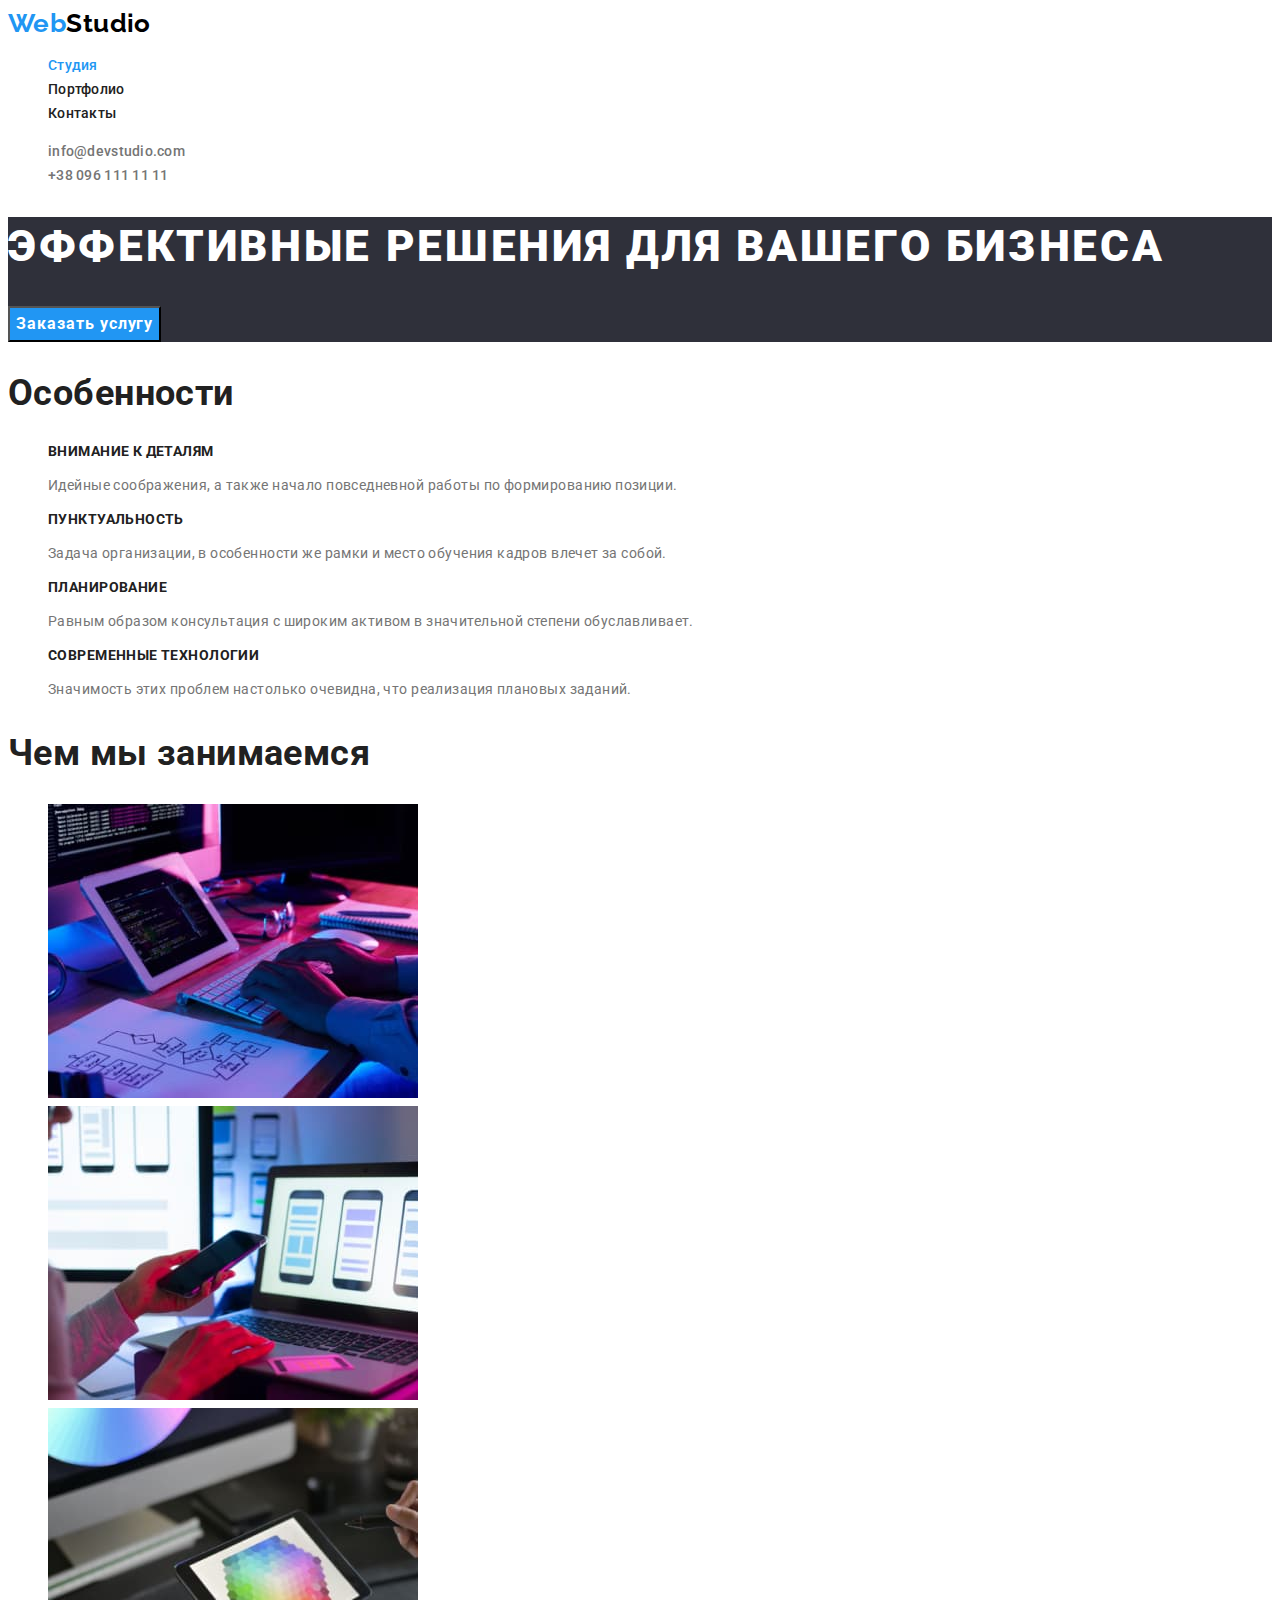
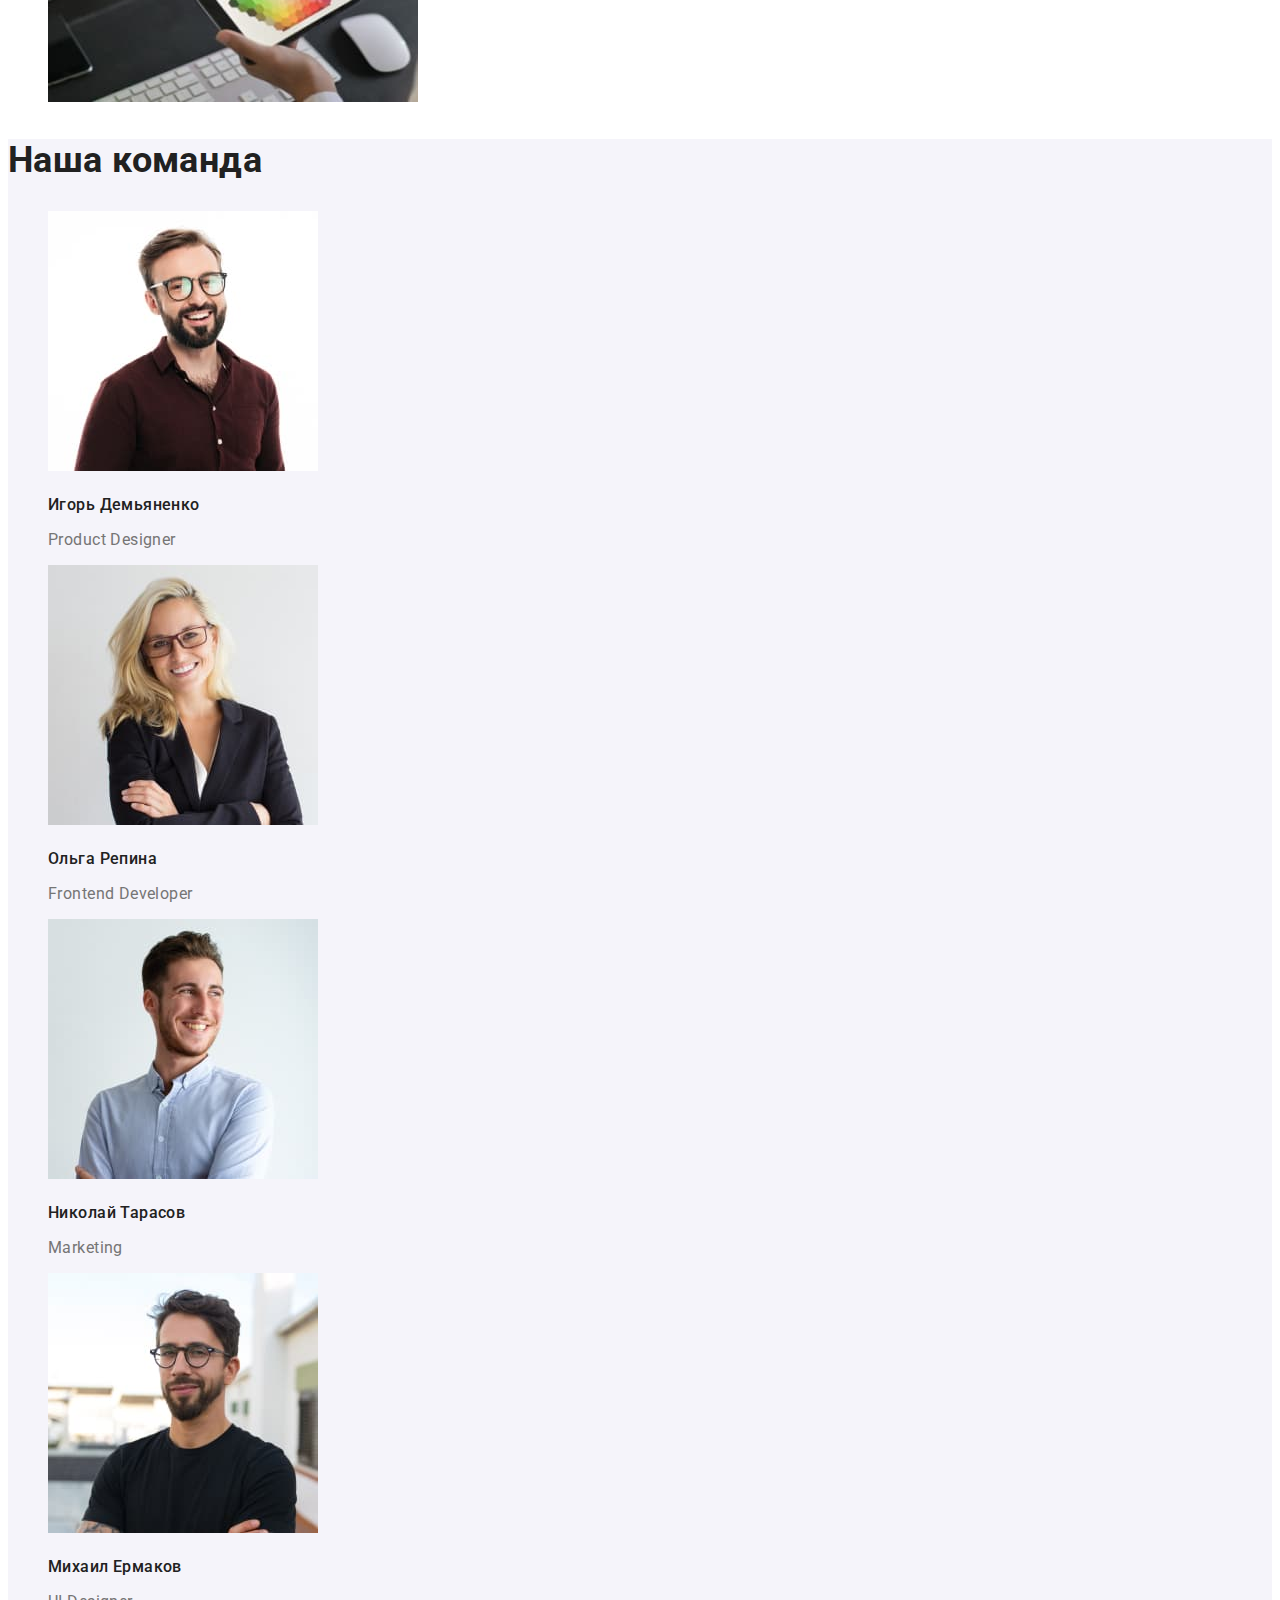
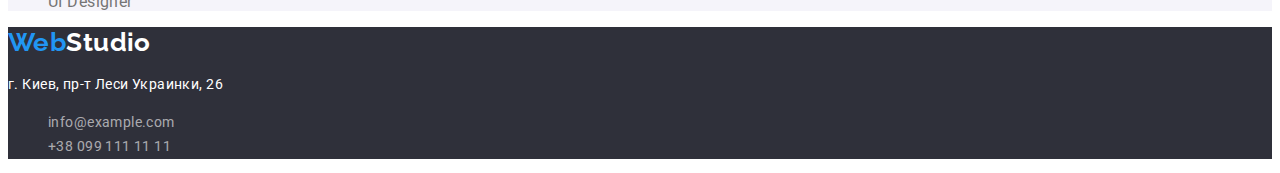
==== index.html @ abaf7199 "Homework Files 2" ====
<!DOCTYPE html>
<html lang="ru">
  <head>
    <meta charset="UTF-8" />
    <meta http-equiv="X-UA-Compatible" content="IE=edge" />
    <meta name="viewport" content="width=device-width, initial-scale=1.0" />
    <title>Document</title>
    <link rel="preconnect" href="https://fonts.gstatic.com" />
    <link
      href="https://fonts.googleapis.com/css2?family=Raleway:wght@700&family=Roboto:wght@400;500;700;900&display=swap"
      rel="stylesheet"
    />
    <link rel="stylesheet" href="./css/styles.css" />
  </head>
  <body>
    <header>
      <nav>
        <a href="" class="header-logo link"> <span>Web</span>Studio</a>
        <ul class="site-nav list">
          <li><a href="" class="link current">Студия</a></li>
          <li><a href="./portfolio.html" class="link">Портфолио</a></li>
          <li><a href="" class="link">Контакты</a></li>
        </ul>
      </nav>
      <ul class="contact-nav list">
        <li>
          <a href="mailto:info@devstudio.com" class="link"
            >info@devstudio.com</a
          >
        </li>
        <li><a href="tel:+380961111111" class="link">+38 096 111 11 11</a></li>
      </ul>
    </header>
    <main>
      <!-- секция Герой -->
      <section class="hero">
        <h1 class="hero-title">Эффективные решения для вашего бизнеса</h1>
        <button type="button" class="hero-button">Заказать услугу</button>
      </section>
      <!-- секция Наши особенности -->
      <section class="specifics-list">
        <h2 class="section-title">Особенности</h2>
        <ul class="list">
          <li>
            <h3 class="description-title">Внимание к деталям</h3>
            <p>
              Идейные соображения, а также начало повседневной работы по
              формированию позиции.
            </p>
          </li>
          <li>
            <h3 class="description-title">Пунктуальность</h3>
            <p>
              Задача организации, в особенности же рамки и место обучения кадров
              влечет за собой.
            </p>
          </li>
          <li>
            <h3 class="description-title">Планирование</h3>
            <p>
              Равным образом консультация с широким активом в значительной
              степени обуславливает.
            </p>
          </li>
          <li>
            <h3 class="description-title">Современные технологии</h3>
            <p>
              Значимость этих проблем настолько очевидна, что реализация
              плановых заданий.
            </p>
          </li>
        </ul>
      </section>
      <!-- секция Чем мы занимаемся -->
      <section>
        <h2 class="section-title">Чем мы занимаемся</h2>
        <ul class="list">
          <li>
            <img
              src="./images/box1.jpg"
              alt="Человек работает на клавиатуре с планшетом"
              width="370"
            />
          </li>
          <li>
            <img
              src="./images/box2.jpg"
              alt="Человек работает с смартфоном и ноутбуком"
              width="370"
            />
          </li>
          <li>
            <img
              src="./images/box3.jpg"
              alt="Человек рисует на графическом планшете"
              width="370"
            />
          </li>
        </ul>
      </section>
      <!-- секция Наша команда -->
      <section class="team-list">
        <h2 class="section-title">Наша команда</h2>
        <ul class="list">
          <li>
            <img
              src="./images/product-designer.jpg"
              alt="Фото сотрудника команды"
              width="270"
            />
            <h3 class="description-title">Игорь Демьяненко</h3>
            <p class="description">Product Designer</p>
          </li>
          <li>
            <img
              src="./images/frontend-developer.jpg"
              alt="Фото сотрудника команды"
              width="270"
            />
            <h3 class="description-title">Ольга Репина</h3>
            <p class="description">Frontend Developer</p>
          </li>
          <li>
            <img
              src="./images/marketing.jpg"
              alt="Фото сотрудника команды"
              width="270"
            />
            <h3 class="description-title">Николай Тарасов</h3>
            <p class="description">Marketing</p>
          </li>
          <li>
            <img
              src="./images/designer.jpg"
              alt="Фото сотрудника команды"
              width="270"
            />
            <h3 class="description-title">Михаил Ермаков</h3>
            <p class="description">UI Designer</p>
          </li>
        </ul>
      </section>
    </main>
    <footer>
      <a href="" class="footer-logo link"> <span>Web</span>Studio</a>
      <address class="address">
        <p>г. Киев, пр-т Леси Украинки, 26</p>
        <ul class="list">
          <li>
            <a href="mailto:info@example.com" class="link"> info@example.com</a>
          </li>
          <li>
            <a href="tel:++380991111111" class="link">+38 099 111 11 11</a>
          </li>
        </ul>
      </address>
    </footer>
  </body>
</html>
---- css/styles.css ----
:root {
  --primary-white-color: #fff;
  --secondary-background-color: #f5f4fa;
  --third-background-color: #2f303a;
  --primary-text-color: #757575;
  --title-text-color: #212121;
  --accent-color: #2196f3;
  --logo-black-color: #000;
  --footer-text-color: rgba(255, 255, 255, 0.6);
}

body {
  font-family: 'Roboto', sans-serif;
  font-weight: 400;
  font-size: 14px;
  line-height: 1.71;
  letter-spacing: 0.03em;
  color: var(--primary-text-color);
  background-color: var(--primary-white-color);
}

.list {
  list-style: none;
}
.link {
  text-decoration: none;
}

/* LOGO */
.header-logo.link,
.footer-logo.link {
  font-family: 'Raleway', sans-serif;
  font-weight: 700;
  font-size: 26px;
  line-height: 1.19;
  color: var(--logo-black-color);
}
.footer-logo.link {
  color: var(--primary-white-color);
}
.header-logo span,
.footer-logo span {
  color: var(--accent-color);
}
footer {
  background-color: var(--third-background-color);
}

/* HEADER */
.site-nav .link,
.contact-nav .link {
  font-weight: 500;
  line-height: 1.14;
  letter-spacing: 0.02em;
}
.site-nav .link {
  color: var(--title-text-color);
}
.site-nav .link:hover,
.site-nav .link:focus {
  color: var(--accent-color);
}
.site-nav .link.current {
  color: var(--accent-color);
}
.contact-nav .link {
  color: var(--primary-text-color);
}
.contact-nav .link:hover,
.address .link:hover,
.contact-nav .link:focus,
.address .link:focus {
  color: var(--accent-color);
}
/* SECTION HERO */
.hero {
  background-color: var(--third-background-color);
}
.hero-title {
  font-weight: 900;
  font-size: 44px;
  line-height: 1.36;
  letter-spacing: 0.06em;
  text-transform: uppercase;
  color: var(--primary-white-color);
}
.hero-button {
  font-family: inherit;
  font-weight: 700;
  font-size: 16px;
  line-height: 1.88;
  letter-spacing: 0.06em;
  color: var(--primary-white-color);
  background-color: var(--accent-color);
  cursor: pointer;
}

/* OTHER SECTION */
.section-title {
  font-weight: 700;
  font-size: 36px;
  line-height: 1.17;
  color: var(--title-text-color);
}
.specifics-list .description-title {
  font-weight: 700;
  font-size: 14px;
  line-height: 1.14;
  text-transform: uppercase;
}
.description-title {
  color: var(--title-text-color);
}
.team-list {
  background-color: var(--secondary-background-color);
}

.team-list .description-title,
.team-list .description {
  font-size: 16px;
  line-height: 1.19;
}
.team-list .description-title {
  font-weight: 500;
}

/* FOOTER */
.address {
  font-style: normal;
}
.address p {
  color: var(--primary-white-color);
}
.address .link {
  color: var(--footer-text-color);
}

/* PORTFOLIO */
.portfolio-button {
  font-family: inherit;
  font-weight: 500;
  font-size: 16px;
  line-height: 1.6;
  letter-spacing: 0.03em;
  color: var(--title-text-color);
  background-color: var(--secondary-background-color);
  cursor: pointer;
}

.portfolio-button:hover,
.portfolio-button:focus {
  color: var(--primary-white-color);
  background-color: var(--accent-color);
}
.work-list .description-title {
  font-weight: 700;
  font-size: 18px;
  line-height: 2;
  letter-spacing: 0.06em;
}
.work-list .description {
  font-size: 16px;
  line-height: 1.88;
  color: var(--primary-text-color);
}
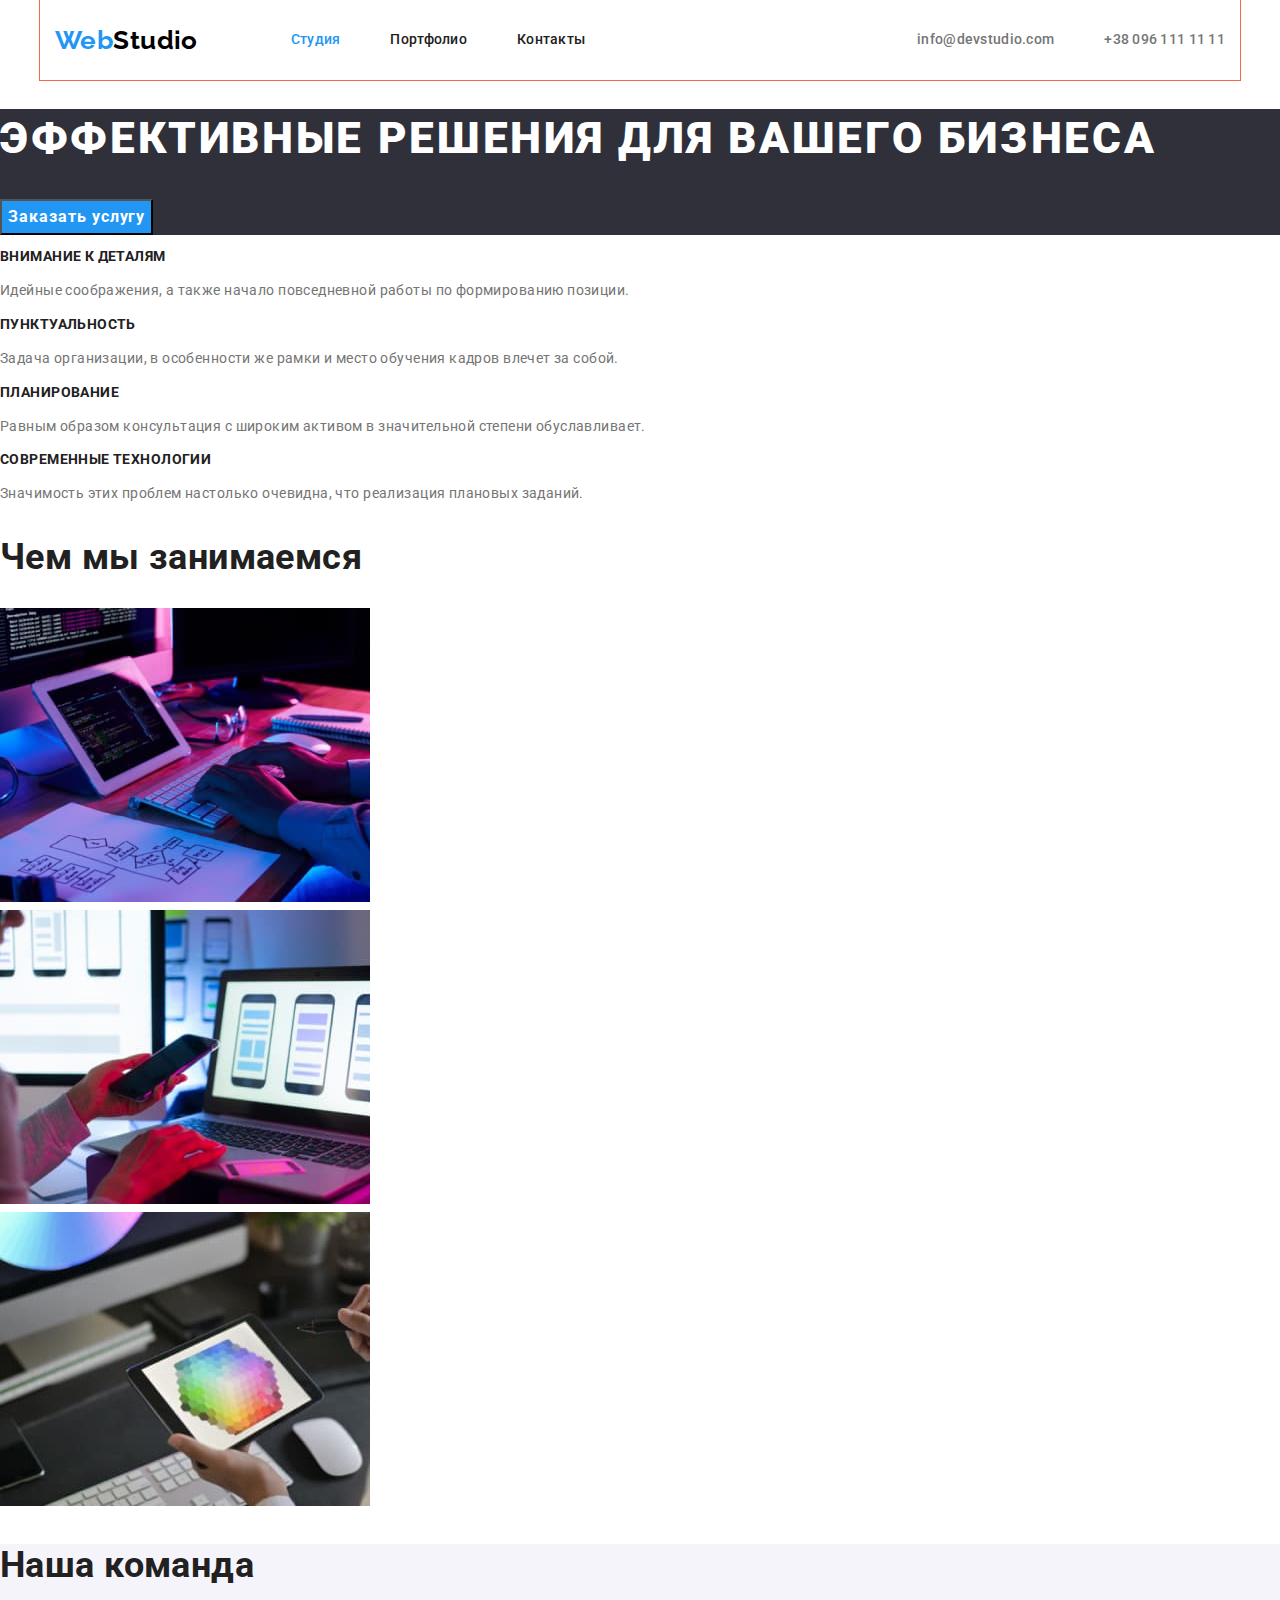
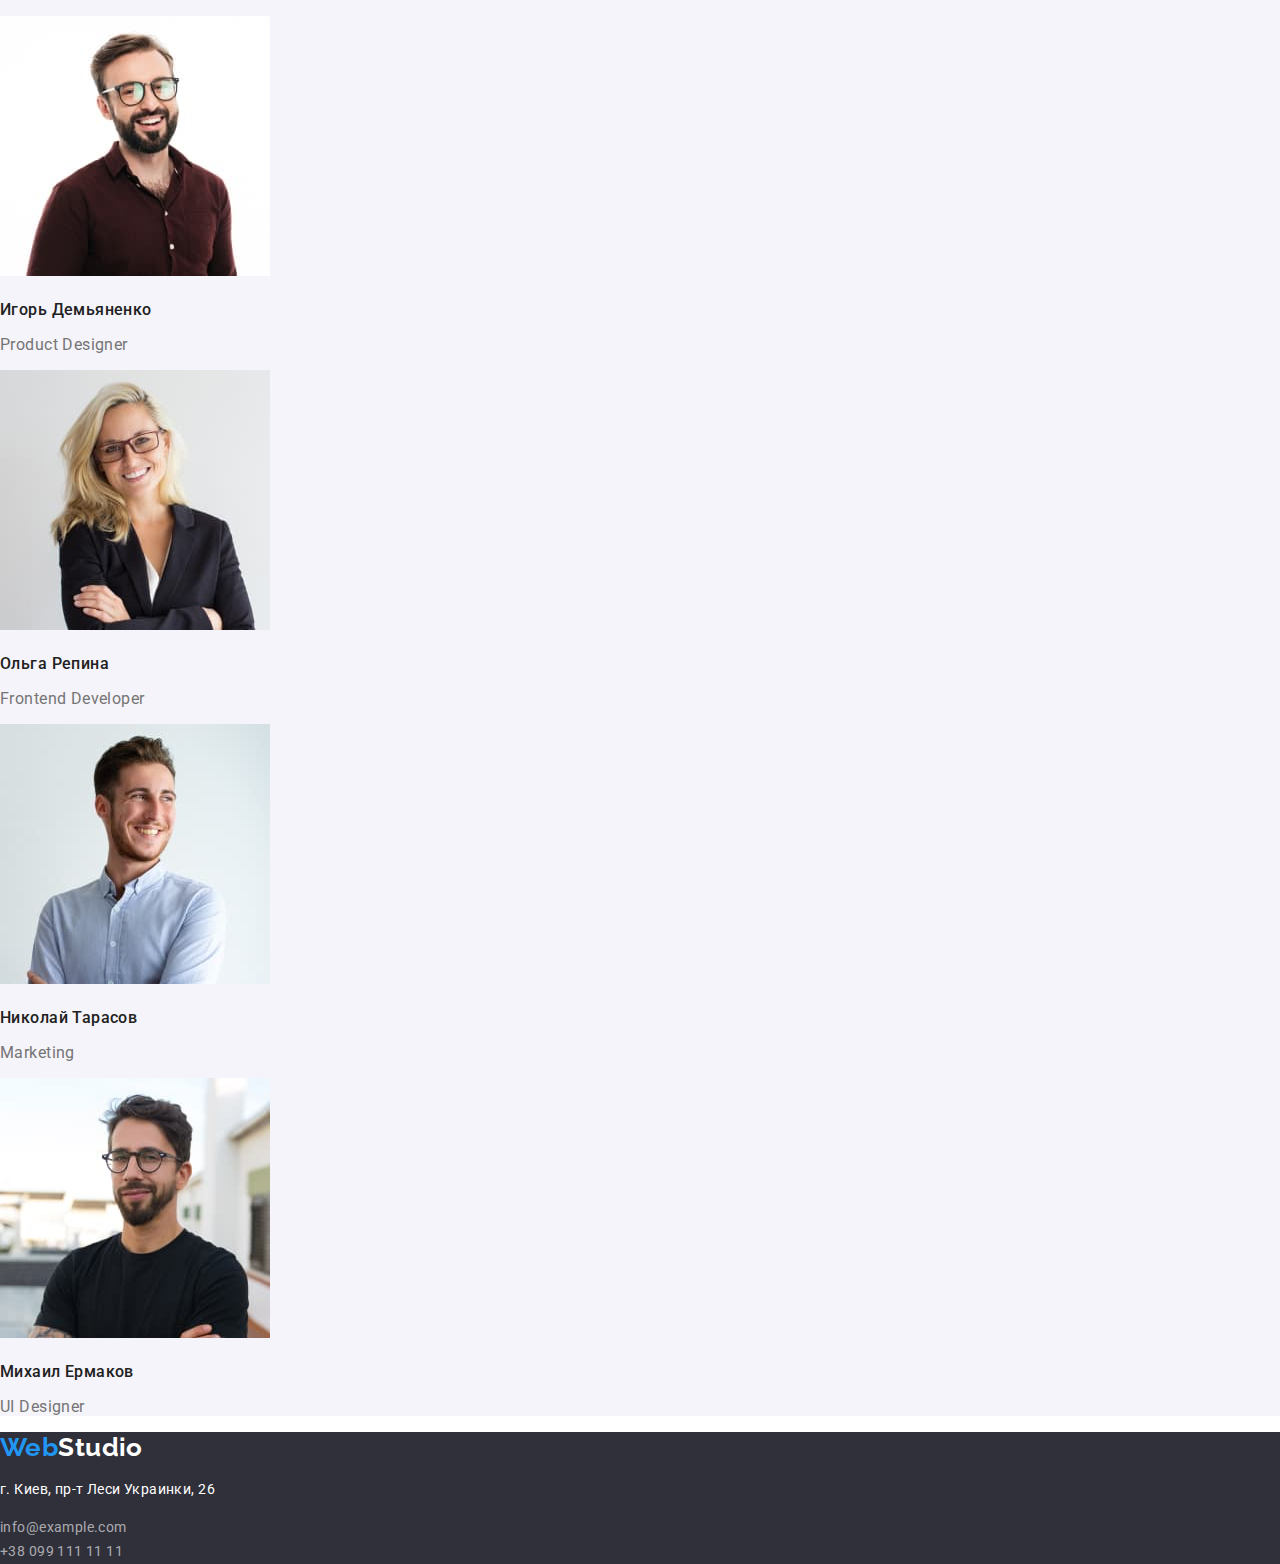
==== commit d6f0a151: "header stylization" ====
--- a/index.html
+++ b/index.html
@@ -10,26 +10,38 @@
       href="https://fonts.googleapis.com/css2?family=Raleway:wght@700&family=Roboto:wght@400;500;700;900&display=swap"
       rel="stylesheet"
     />
+    <link
+      rel="stylesheet"
+      href="https://cdnjs.cloudflare.com/ajax/libs/modern-normalize/1.0.0/modern-normalize.min.css"
+    />
     <link rel="stylesheet" href="./css/styles.css" />
   </head>
   <body>
     <header>
-      <nav>
-        <a href="" class="header-logo link"> <span>Web</span>Studio</a>
-        <ul class="site-nav list">
-          <li><a href="" class="link current">Студия</a></li>
-          <li><a href="./portfolio.html" class="link">Портфолио</a></li>
-          <li><a href="" class="link">Контакты</a></li>
+      <div class="container header-container">
+        <nav class="nav-container">
+          <a href="" class="header-logo link"> <span>Web</span>Studio</a>
+          <ul class="site-nav list">
+            <li class="item">
+              <a href="" class="link current">Студия</a>
+            </li>
+            <li class="item">
+              <a href="./portfolio.html" class="link">Портфолио</a>
+            </li>
+            <li class="item"><a href="" class="link">Контакты</a></li>
+          </ul>
+        </nav>
+        <ul class="contact-nav list">
+          <li class="item">
+            <a href="mailto:info@devstudio.com" class="link"
+              >info@devstudio.com</a
+            >
+          </li>
+          <li class="item">
+            <a href="tel:+380961111111" class="link">+38 096 111 11 11</a>
+          </li>
         </ul>
-      </nav>
-      <ul class="contact-nav list">
-        <li>
-          <a href="mailto:info@devstudio.com" class="link"
-            >info@devstudio.com</a
-          >
-        </li>
-        <li><a href="tel:+380961111111" class="link">+38 096 111 11 11</a></li>
-      </ul>
+      </div>
     </header>
     <main>
       <!-- секция Герой -->
@@ -39,7 +51,7 @@
       </section>
       <!-- секция Наши особенности -->
       <section class="specifics-list">
-        <h2 class="section-title">Особенности</h2>
+        <h2 class="section-title visually-hidden">Особенности</h2>
         <ul class="list">
           <li>
             <h3 class="description-title">Внимание к деталям</h3>
--- a/css/styles.css
+++ b/css/styles.css
@@ -20,12 +20,34 @@
 }
 
 .list {
+  margin: 0;
+  padding: 0;
   list-style: none;
 }
 .link {
   text-decoration: none;
 }
-
+.visually-hidden {
+  position: absolute;
+  width: 1px;
+  height: 1px;
+  margin: -1px;
+  border: 0;
+  padding: 0;
+
+  white-space: nowrap;
+  clip-path: inset(100%);
+  clip: rect(0 0 0 0);
+  overflow: hidden;
+}
+.container {
+  width: 1200px;
+  margin-right: auto;
+  margin-left: auto;
+  padding-left: 15px;
+  padding-right: 15px;
+  outline: 1px solid tomato;
+}
 /* LOGO */
 .header-logo.link,
 .footer-logo.link {
@@ -47,8 +69,31 @@
 }
 
 /* HEADER */
+.header-container,
+.nav-container,
+.site-nav,
+.contact-nav {
+  display: flex;
+  align-items: center;
+}
+.site-nav {
+  margin-left: 93px;
+}
+.site-nav .item:not(:last-child) {
+  margin-right: 50px;
+}
+.contact-nav {
+  margin-left: auto;
+}
+.contact-nav .item:not(:last-child) {
+  margin-right: 50px;
+}
 .site-nav .link,
 .contact-nav .link {
+  display: block;
+  padding-top: 32px;
+  padding-bottom: 32px;
+
   font-weight: 500;
   line-height: 1.14;
   letter-spacing: 0.02em;
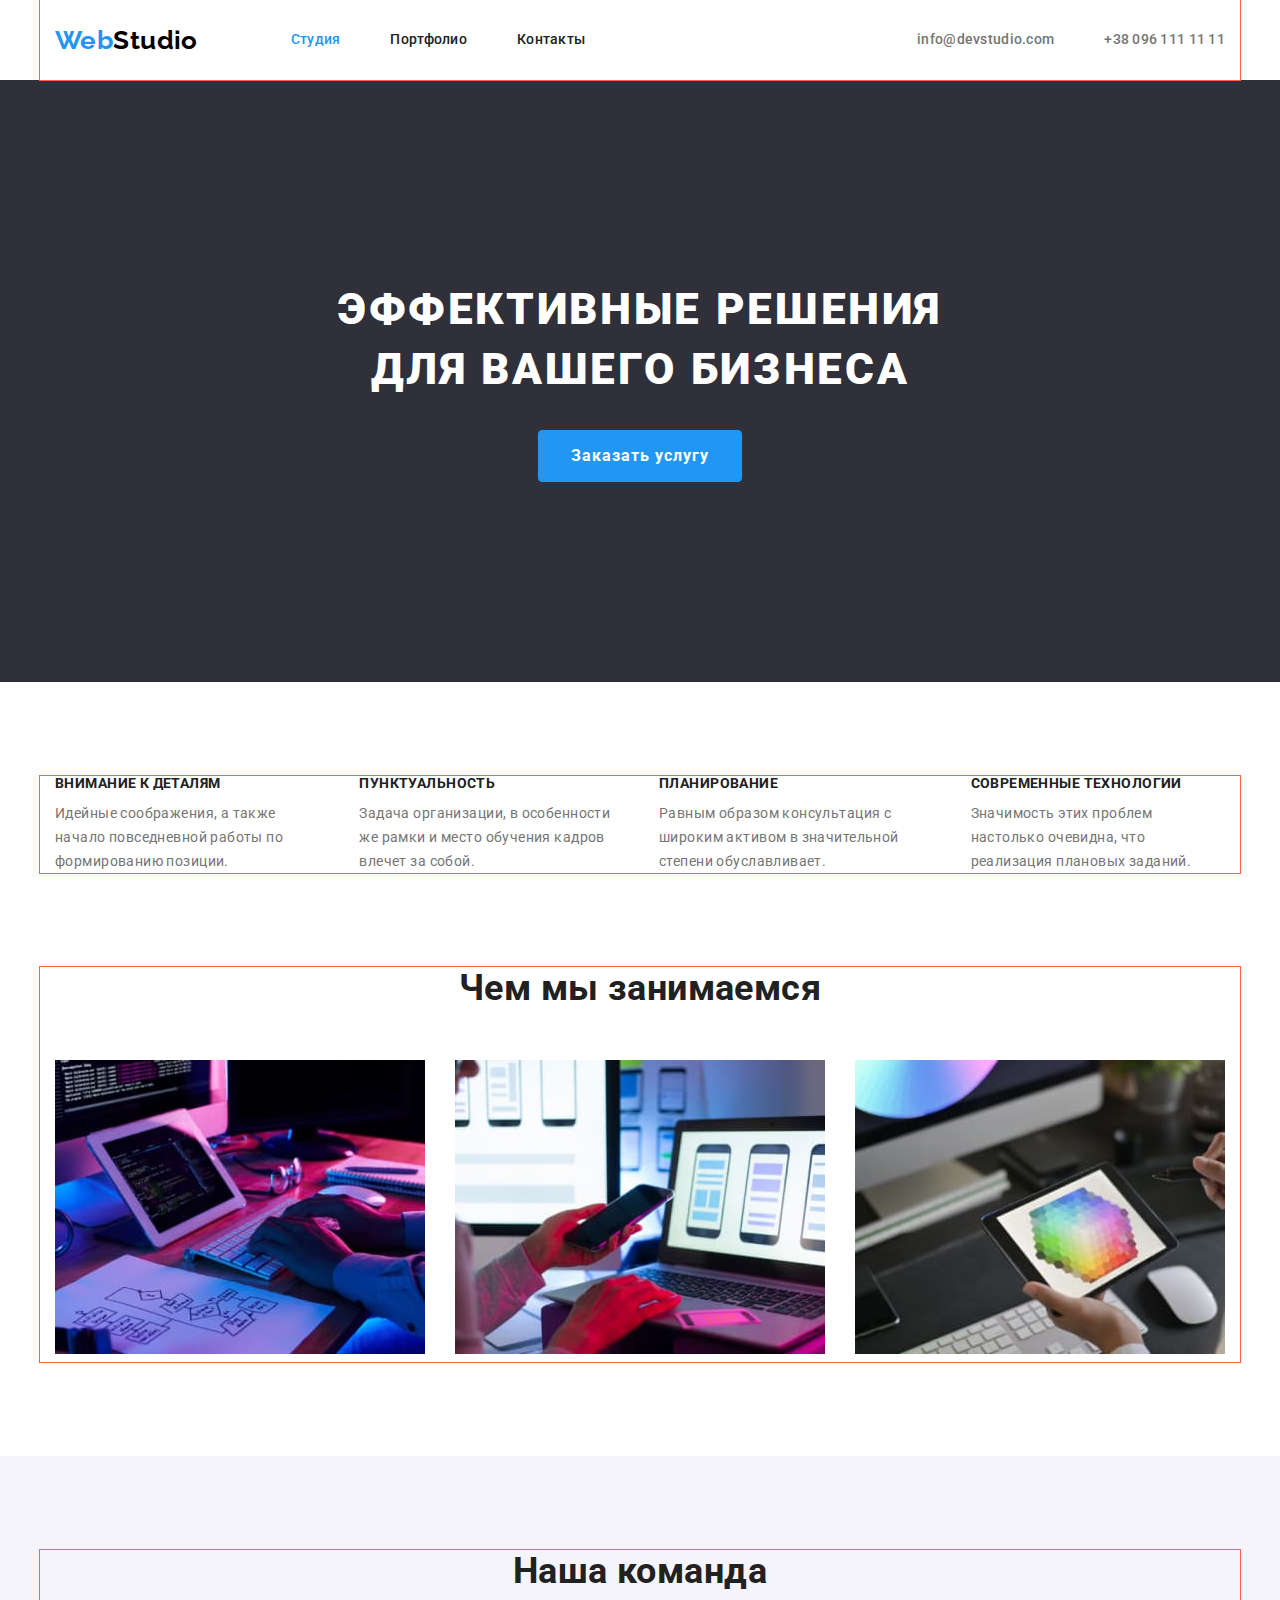
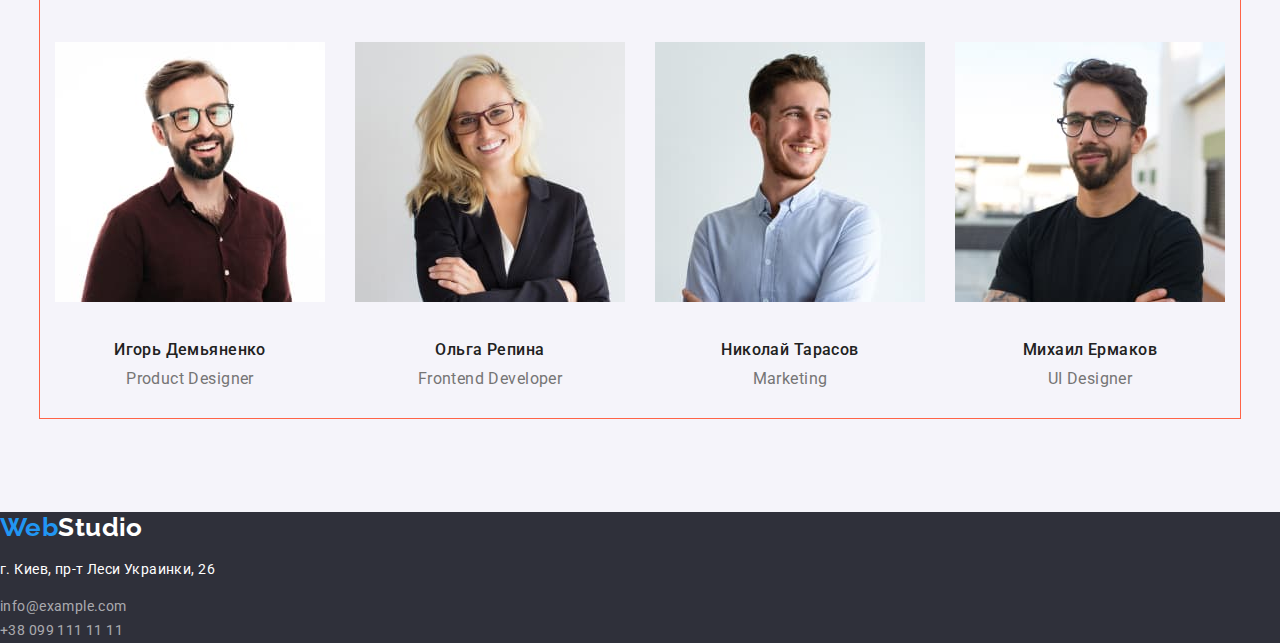
==== commit a2c01e35: "section stylization" ====
--- a/index.html
+++ b/index.html
@@ -46,111 +46,120 @@
     <main>
       <!-- секция Герой -->
       <section class="hero">
-        <h1 class="hero-title">Эффективные решения для вашего бизнеса</h1>
+        <h1 class="hero-title">
+          Эффективные решения <br />
+          для вашего бизнеса
+        </h1>
         <button type="button" class="hero-button">Заказать услугу</button>
       </section>
       <!-- секция Наши особенности -->
-      <section class="specifics-list">
+      <section class="specifics-list section">
         <h2 class="section-title visually-hidden">Особенности</h2>
-        <ul class="list">
-          <li>
-            <h3 class="description-title">Внимание к деталям</h3>
-            <p>
-              Идейные соображения, а также начало повседневной работы по
-              формированию позиции.
-            </p>
-          </li>
-          <li>
-            <h3 class="description-title">Пунктуальность</h3>
-            <p>
-              Задача организации, в особенности же рамки и место обучения кадров
-              влечет за собой.
-            </p>
-          </li>
-          <li>
-            <h3 class="description-title">Планирование</h3>
-            <p>
-              Равным образом консультация с широким активом в значительной
-              степени обуславливает.
-            </p>
-          </li>
-          <li>
-            <h3 class="description-title">Современные технологии</h3>
-            <p>
-              Значимость этих проблем настолько очевидна, что реализация
-              плановых заданий.
-            </p>
-          </li>
-        </ul>
+        <div class="container">
+          <ul class="list">
+            <li class="list-item">
+              <h3 class="description-title">Внимание к деталям</h3>
+              <p class="description-text">
+                Идейные соображения, а также начало повседневной работы по
+                формированию позиции.
+              </p>
+            </li>
+            <li class="list-item">
+              <h3 class="description-title">Пунктуальность</h3>
+              <p class="description-text">
+                Задача организации, в особенности же рамки и место обучения
+                кадров влечет за собой.
+              </p>
+            </li>
+            <li class="list-item">
+              <h3 class="description-title">Планирование</h3>
+              <p class="description-text">
+                Равным образом консультация с широким активом в значительной
+                степени обуславливает.
+              </p>
+            </li>
+            <li class="list-item">
+              <h3 class="description-title">Современные технологии</h3>
+              <p class="description-text">
+                Значимость этих проблем настолько очевидна, что реализация
+                плановых заданий.
+              </p>
+            </li>
+          </ul>
+        </div>
       </section>
       <!-- секция Чем мы занимаемся -->
-      <section>
-        <h2 class="section-title">Чем мы занимаемся</h2>
-        <ul class="list">
-          <li>
-            <img
-              src="./images/box1.jpg"
-              alt="Человек работает на клавиатуре с планшетом"
-              width="370"
-            />
-          </li>
-          <li>
-            <img
-              src="./images/box2.jpg"
-              alt="Человек работает с смартфоном и ноутбуком"
-              width="370"
-            />
-          </li>
-          <li>
-            <img
-              src="./images/box3.jpg"
-              alt="Человек рисует на графическом планшете"
-              width="370"
-            />
-          </li>
-        </ul>
+      <section class="our-works">
+        <div class="container">
+          <h2 class="section-title">Чем мы занимаемся</h2>
+          <ul class="list">
+            <li class="list-item">
+              <img
+                src="./images/box1.jpg"
+                alt="Человек работает на клавиатуре с планшетом"
+                width="370"
+              />
+            </li>
+            <li class="list-item">
+              <img
+                src="./images/box2.jpg"
+                alt="Человек работает с смартфоном и ноутбуком"
+                width="370"
+              />
+            </li>
+            <li class="list-item">
+              <img
+                src="./images/box3.jpg"
+                alt="Человек рисует на графическом планшете"
+                width="370"
+              />
+            </li>
+          </ul>
+        </div>
       </section>
       <!-- секция Наша команда -->
-      <section class="team-list">
-        <h2 class="section-title">Наша команда</h2>
-        <ul class="list">
-          <li>
-            <img
-              src="./images/product-designer.jpg"
-              alt="Фото сотрудника команды"
-              width="270"
-            />
-            <h3 class="description-title">Игорь Демьяненко</h3>
-            <p class="description">Product Designer</p>
-          </li>
-          <li>
-            <img
-              src="./images/frontend-developer.jpg"
-              alt="Фото сотрудника команды"
-              width="270"
-            />
-            <h3 class="description-title">Ольга Репина</h3>
-            <p class="description">Frontend Developer</p>
-          </li>
-          <li>
-            <img
-              src="./images/marketing.jpg"
-              alt="Фото сотрудника команды"
-              width="270"
-            />
-            <h3 class="description-title">Николай Тарасов</h3>
-            <p class="description">Marketing</p>
-          </li>
-          <li>
-            <img
-              src="./images/designer.jpg"
-              alt="Фото сотрудника команды"
-              width="270"
-            />
-            <h3 class="description-title">Михаил Ермаков</h3>
-            <p class="description">UI Designer</p>
-          </li>
-        </ul>
+      <section class="team-list section">
+        <div class="container">
+          <h2 class="section-title">Наша команда</h2>
+          <ul class="list">
+            <li class="team-list-item">
+              <img
+                src="./images/product-designer.jpg"
+                alt="Фото сотрудника команды"
+                width="270"
+              />
+              <h3 class="description-title">Игорь Демьяненко</h3>
+              <p class="description">Product Designer</p>
+            </li>
+            <li class="team-list-item">
+              <img
+                src="./images/frontend-developer.jpg"
+                alt="Фото сотрудника команды"
+                width="270"
+              />
+              <h3 class="description-title">Ольга Репина</h3>
+              <p class="description">Frontend Developer</p>
+            </li>
+            <li class="team-list-item">
+              <img
+                src="./images/marketing.jpg"
+                alt="Фото сотрудника команды"
+                width="270"
+              />
+              <h3 class="description-title">Николай Тарасов</h3>
+              <p class="description">Marketing</p>
+            </li>
+            <li class="team-list-item">
+              <img
+                src="./images/designer.jpg"
+                alt="Фото сотрудника команды"
+                width="270"
+              />
+              <h3 class="description-title">Михаил Ермаков</h3>
+              <p class="description">UI Designer</p>
+            </li>
+          </ul>
+        </div>
       </section>
     </main>
     <footer>
--- a/css/styles.css
+++ b/css/styles.css
@@ -119,9 +119,14 @@
 }
 /* SECTION HERO */
 .hero {
+  padding-top: 200px;
+  padding-bottom: 200px;
+  text-align: center;
   background-color: var(--third-background-color);
 }
 .hero-title {
+  margin-top: 0;
+  margin-bottom: 30px;
   font-weight: 900;
   font-size: 44px;
   line-height: 1.36;
@@ -130,29 +135,79 @@
   color: var(--primary-white-color);
 }
 .hero-button {
+  padding: 10px 32px;
+  border: 1px solid var(--accent-color);
+  border-radius: 4px;
+  min-width: 200px;
+
   font-family: inherit;
   font-weight: 700;
   font-size: 16px;
   line-height: 1.88;
   letter-spacing: 0.06em;
+
   color: var(--primary-white-color);
   background-color: var(--accent-color);
   cursor: pointer;
 }
 
 /* OTHER SECTION */
+.section {
+  padding-top: 94px;
+  padding-bottom: 94px;
+}
 .section-title {
+  margin-top: 0;
+  margin-bottom: 50px;
+
+  text-align: center;
   font-weight: 700;
   font-size: 36px;
   line-height: 1.17;
   color: var(--title-text-color);
 }
+
+/* Section our specifics */
+
 .specifics-list .description-title {
+  margin-top: 0;
+  margin-bottom: 10px;
+
   font-weight: 700;
   font-size: 14px;
   line-height: 1.14;
   text-transform: uppercase;
 }
+.specifics-list .list {
+  display: flex;
+}
+.specifics-list .list-item {
+  width: calc((100%-90px) / 3);
+}
+.specifics-list .list-item:not(:last-child),
+.our-works .list-item:not(:last-child) {
+  margin-right: 30px;
+}
+.specifics-list .description-text {
+  margin: 0;
+}
+
+/* Section our works */
+.our-works {
+  padding-bottom: 94px;
+}
+.our-works .list {
+  display: flex;
+}
+.our-works .list-item {
+  width: calc((100%-60px) / 2);
+}
+
+/* Section our team */
+
+.team-list .description {
+  margin-top: 10px;
+}
 .description-title {
   color: var(--title-text-color);
 }
@@ -162,11 +217,25 @@
 
 .team-list .description-title,
 .team-list .description {
+  margin-bottom: 0;
   font-size: 16px;
   line-height: 1.19;
 }
 .team-list .description-title {
+  margin-top: 30px;
   font-weight: 500;
+}
+.team-list .list {
+  display: flex;
+}
+
+.team-list-item {
+  padding-bottom: 30px;
+  width: calc((100%-90px) / 4);
+  text-align: center;
+}
+.team-list-item:not(:last-child) {
+  margin-right: 30px;
 }
 
 /* FOOTER */
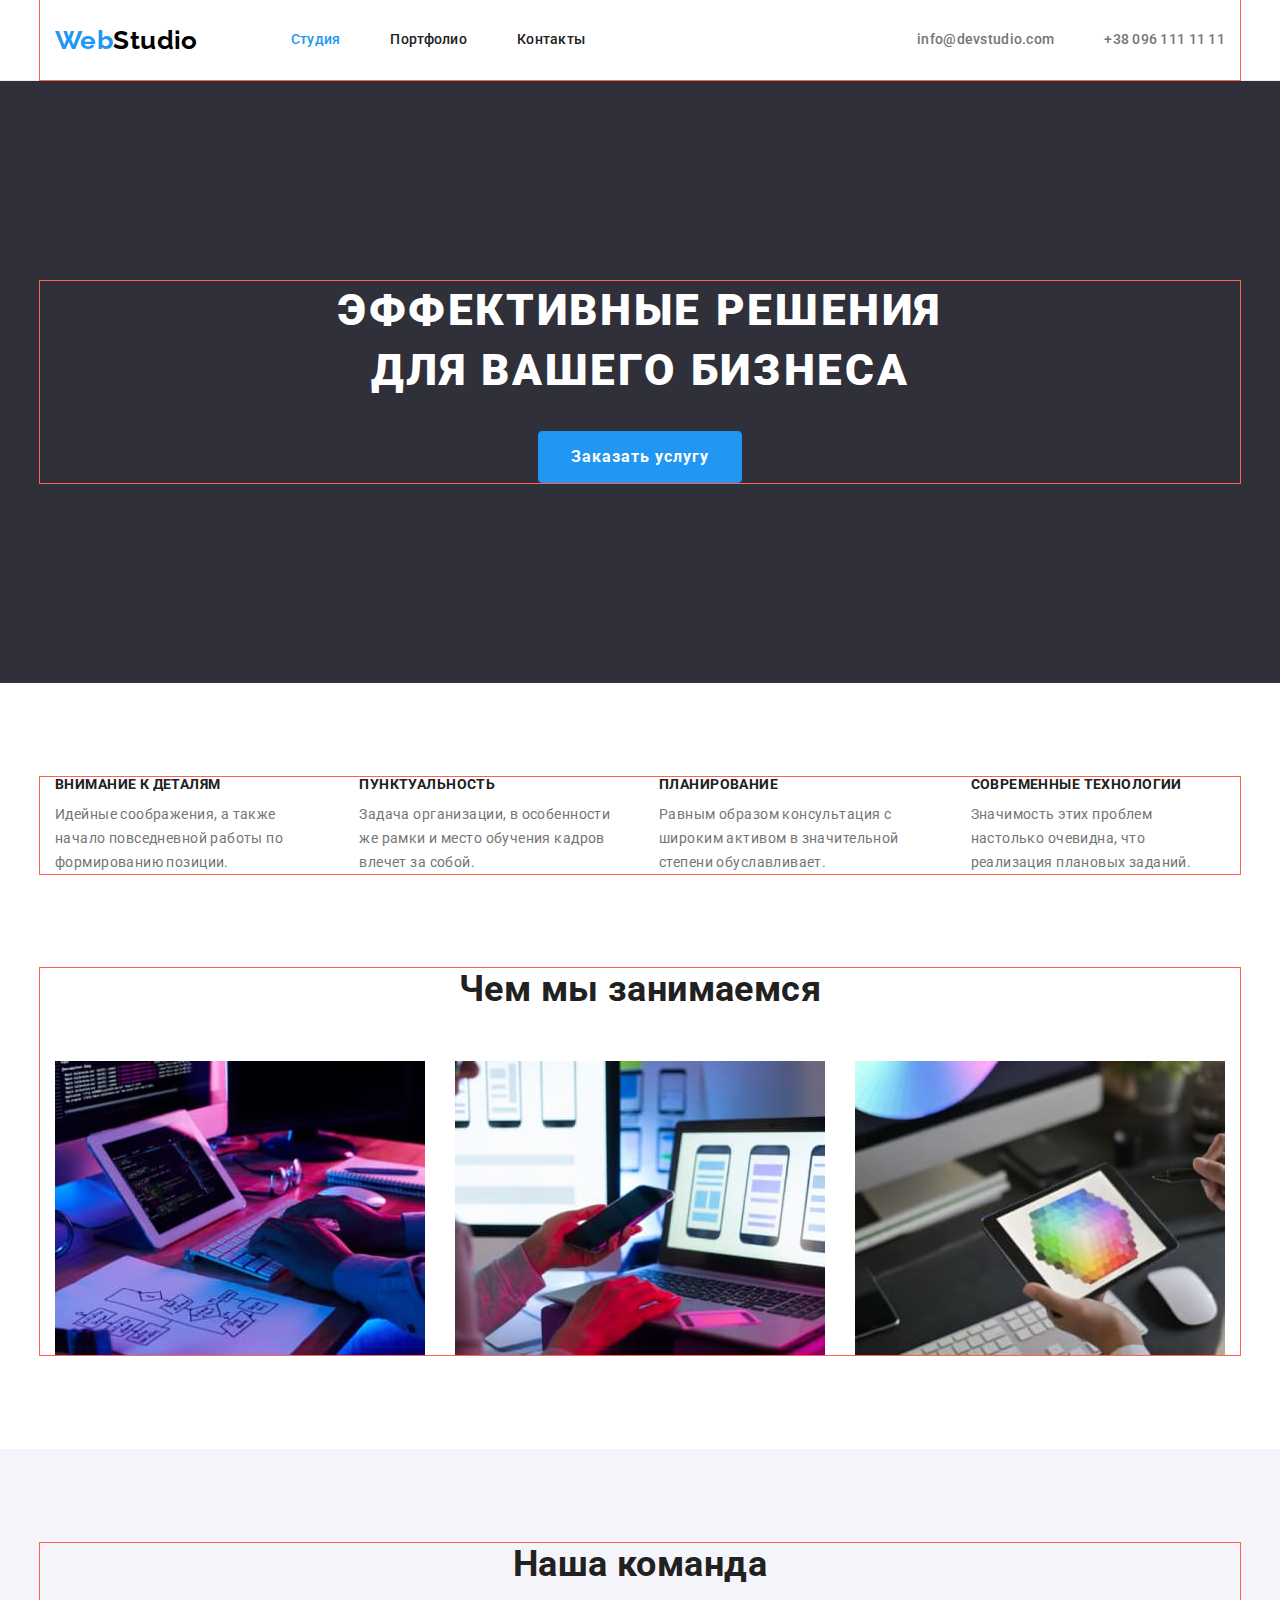
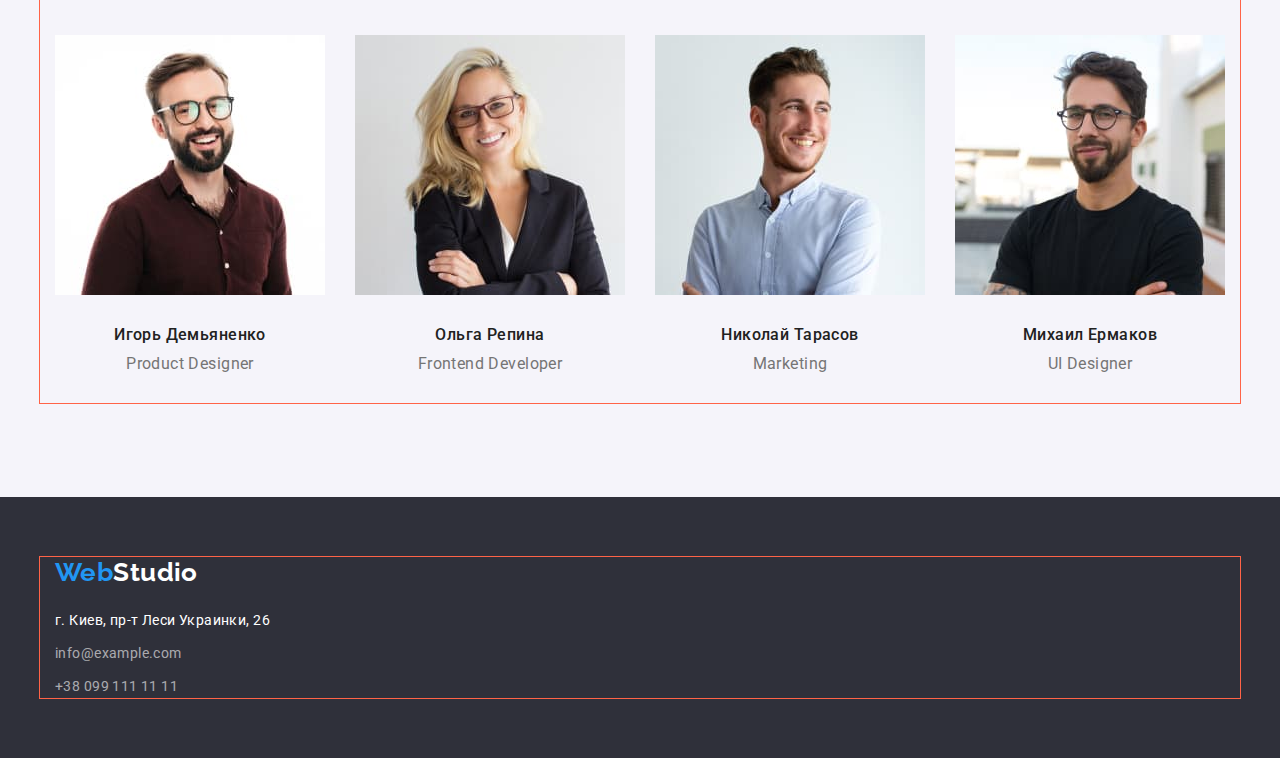
==== commit 439a1f97: "Finished stylization for index and start work with portfolio" ====
--- a/index.html
+++ b/index.html
@@ -17,7 +17,7 @@
     <link rel="stylesheet" href="./css/styles.css" />
   </head>
   <body>
-    <header>
+    <header class="header">
       <div class="container header-container">
         <nav class="nav-container">
           <a href="" class="header-logo link"> <span>Web</span>Studio</a>
@@ -46,39 +46,41 @@
     <main>
       <!-- секция Герой -->
       <section class="hero">
-        <h1 class="hero-title">
-          Эффективные решения <br />
-          для вашего бизнеса
-        </h1>
-        <button type="button" class="hero-button">Заказать услугу</button>
+        <div class="container">
+          <h1 class="hero-title">
+            Эффективные решения <br />
+            для вашего бизнеса
+          </h1>
+          <button type="button" class="hero-button">Заказать услугу</button>
+        </div>
       </section>
       <!-- секция Наши особенности -->
       <section class="specifics-list section">
         <h2 class="section-title visually-hidden">Особенности</h2>
         <div class="container">
           <ul class="list">
-            <li class="list-item">
+            <li class="specifics-list-item">
               <h3 class="description-title">Внимание к деталям</h3>
               <p class="description-text">
                 Идейные соображения, а также начало повседневной работы по
                 формированию позиции.
               </p>
             </li>
-            <li class="list-item">
+            <li class="specifics-list-item">
               <h3 class="description-title">Пунктуальность</h3>
               <p class="description-text">
                 Задача организации, в особенности же рамки и место обучения
                 кадров влечет за собой.
               </p>
             </li>
-            <li class="list-item">
+            <li class="specifics-list-item">
               <h3 class="description-title">Планирование</h3>
               <p class="description-text">
                 Равным образом консультация с широким активом в значительной
                 степени обуславливает.
               </p>
             </li>
-            <li class="list-item">
+            <li class="specifics-list-item">
               <h3 class="description-title">Современные технологии</h3>
               <p class="description-text">
                 Значимость этих проблем настолько очевидна, что реализация
@@ -93,22 +95,25 @@
         <div class="container">
           <h2 class="section-title">Чем мы занимаемся</h2>
           <ul class="list">
-            <li class="list-item">
+            <li class="works-list-item">
               <img
+                class="images"
                 src="./images/box1.jpg"
                 alt="Человек работает на клавиатуре с планшетом"
                 width="370"
               />
             </li>
-            <li class="list-item">
+            <li class="works-list-item">
               <img
+                class="images"
                 src="./images/box2.jpg"
                 alt="Человек работает с смартфоном и ноутбуком"
                 width="370"
               />
             </li>
-            <li class="list-item">
+            <li class="works-list-item">
               <img
+                class="images"
                 src="./images/box3.jpg"
                 alt="Человек рисует на графическом планшете"
                 width="370"
@@ -124,6 +129,7 @@
           <ul class="list">
             <li class="team-list-item">
               <img
+                class="images"
                 src="./images/product-designer.jpg"
                 alt="Фото сотрудника команды"
                 width="270"
@@ -133,6 +139,7 @@
             </li>
             <li class="team-list-item">
               <img
+                class="images"
                 src="./images/frontend-developer.jpg"
                 alt="Фото сотрудника команды"
                 width="270"
@@ -142,6 +149,7 @@
             </li>
             <li class="team-list-item">
               <img
+                class="images"
                 src="./images/marketing.jpg"
                 alt="Фото сотрудника команды"
                 width="270"
@@ -151,6 +159,7 @@
             </li>
             <li class="team-list-item">
               <img
+                class="images"
                 src="./images/designer.jpg"
                 alt="Фото сотрудника команды"
                 width="270"
@@ -162,19 +171,23 @@
         </div>
       </section>
     </main>
-    <footer>
-      <a href="" class="footer-logo link"> <span>Web</span>Studio</a>
-      <address class="address">
-        <p>г. Киев, пр-т Леси Украинки, 26</p>
-        <ul class="list">
-          <li>
-            <a href="mailto:info@example.com" class="link"> info@example.com</a>
-          </li>
-          <li>
-            <a href="tel:++380991111111" class="link">+38 099 111 11 11</a>
-          </li>
-        </ul>
-      </address>
+    <footer class="footer-section">
+      <div class="container">
+        <a href="" class="footer-logo link"> <span>Web</span>Studio</a>
+        <address class="address">
+          <p>г. Киев, пр-т Леси Украинки, 26</p>
+          <ul class="list">
+            <li class="address-list-item">
+              <a href="mailto:info@example.com" class="link">
+                info@example.com</a
+              >
+            </li>
+            <li class="address-list-item">
+              <a href="tel:++380991111111" class="link">+38 099 111 11 11</a>
+            </li>
+          </ul>
+        </address>
+      </div>
     </footer>
   </body>
 </html>
--- a/css/styles.css
+++ b/css/styles.css
@@ -7,6 +7,7 @@
   --accent-color: #2196f3;
   --logo-black-color: #000;
   --footer-text-color: rgba(255, 255, 255, 0.6);
+  --header-border-color: #ececec;
 }
 
 body {
@@ -48,6 +49,13 @@
   padding-right: 15px;
   outline: 1px solid tomato;
 }
+.section {
+  padding-top: 94px;
+  padding-bottom: 94px;
+}
+.images {
+  display: block;
+}
 /* LOGO */
 .header-logo.link,
 .footer-logo.link {
@@ -64,11 +72,11 @@
 .footer-logo span {
   color: var(--accent-color);
 }
-footer {
-  background-color: var(--third-background-color);
-}
 
 /* HEADER */
+.header {
+  border-bottom: 1px solid var(--header-border-color);
+}
 .header-container,
 .nav-container,
 .site-nav,
@@ -152,10 +160,7 @@
 }
 
 /* OTHER SECTION */
-.section {
-  padding-top: 94px;
-  padding-bottom: 94px;
-}
+
 .section-title {
   margin-top: 0;
   margin-bottom: 50px;
@@ -181,11 +186,11 @@
 .specifics-list .list {
   display: flex;
 }
-.specifics-list .list-item {
+.specifics-list-item {
   width: calc((100%-90px) / 3);
 }
-.specifics-list .list-item:not(:last-child),
-.our-works .list-item:not(:last-child) {
+.specifics-list-item:not(:last-child),
+.works-list-item:not(:last-child) {
   margin-right: 30px;
 }
 .specifics-list .description-text {
@@ -199,7 +204,7 @@
 .our-works .list {
   display: flex;
 }
-.our-works .list-item {
+.works-list-item {
   width: calc((100%-60px) / 2);
 }
 
@@ -239,17 +244,31 @@
 }
 
 /* FOOTER */
+.footer-section {
+  padding-top: 60px;
+  padding-bottom: 60px;
+  background-color: var(--third-background-color);
+}
 .address {
+  padding-top: 20px;
   font-style: normal;
 }
 .address p {
+  margin-top: 0;
+  margin-bottom: 9px;
   color: var(--primary-white-color);
 }
 .address .link {
   color: var(--footer-text-color);
 }
+.address-list-item:not(:last-child) {
+  margin-bottom: 9px;
+}
 
 /* PORTFOLIO */
+.button-list{
+  display:flex;
+}
 .portfolio-button {
   font-family: inherit;
   font-weight: 500;
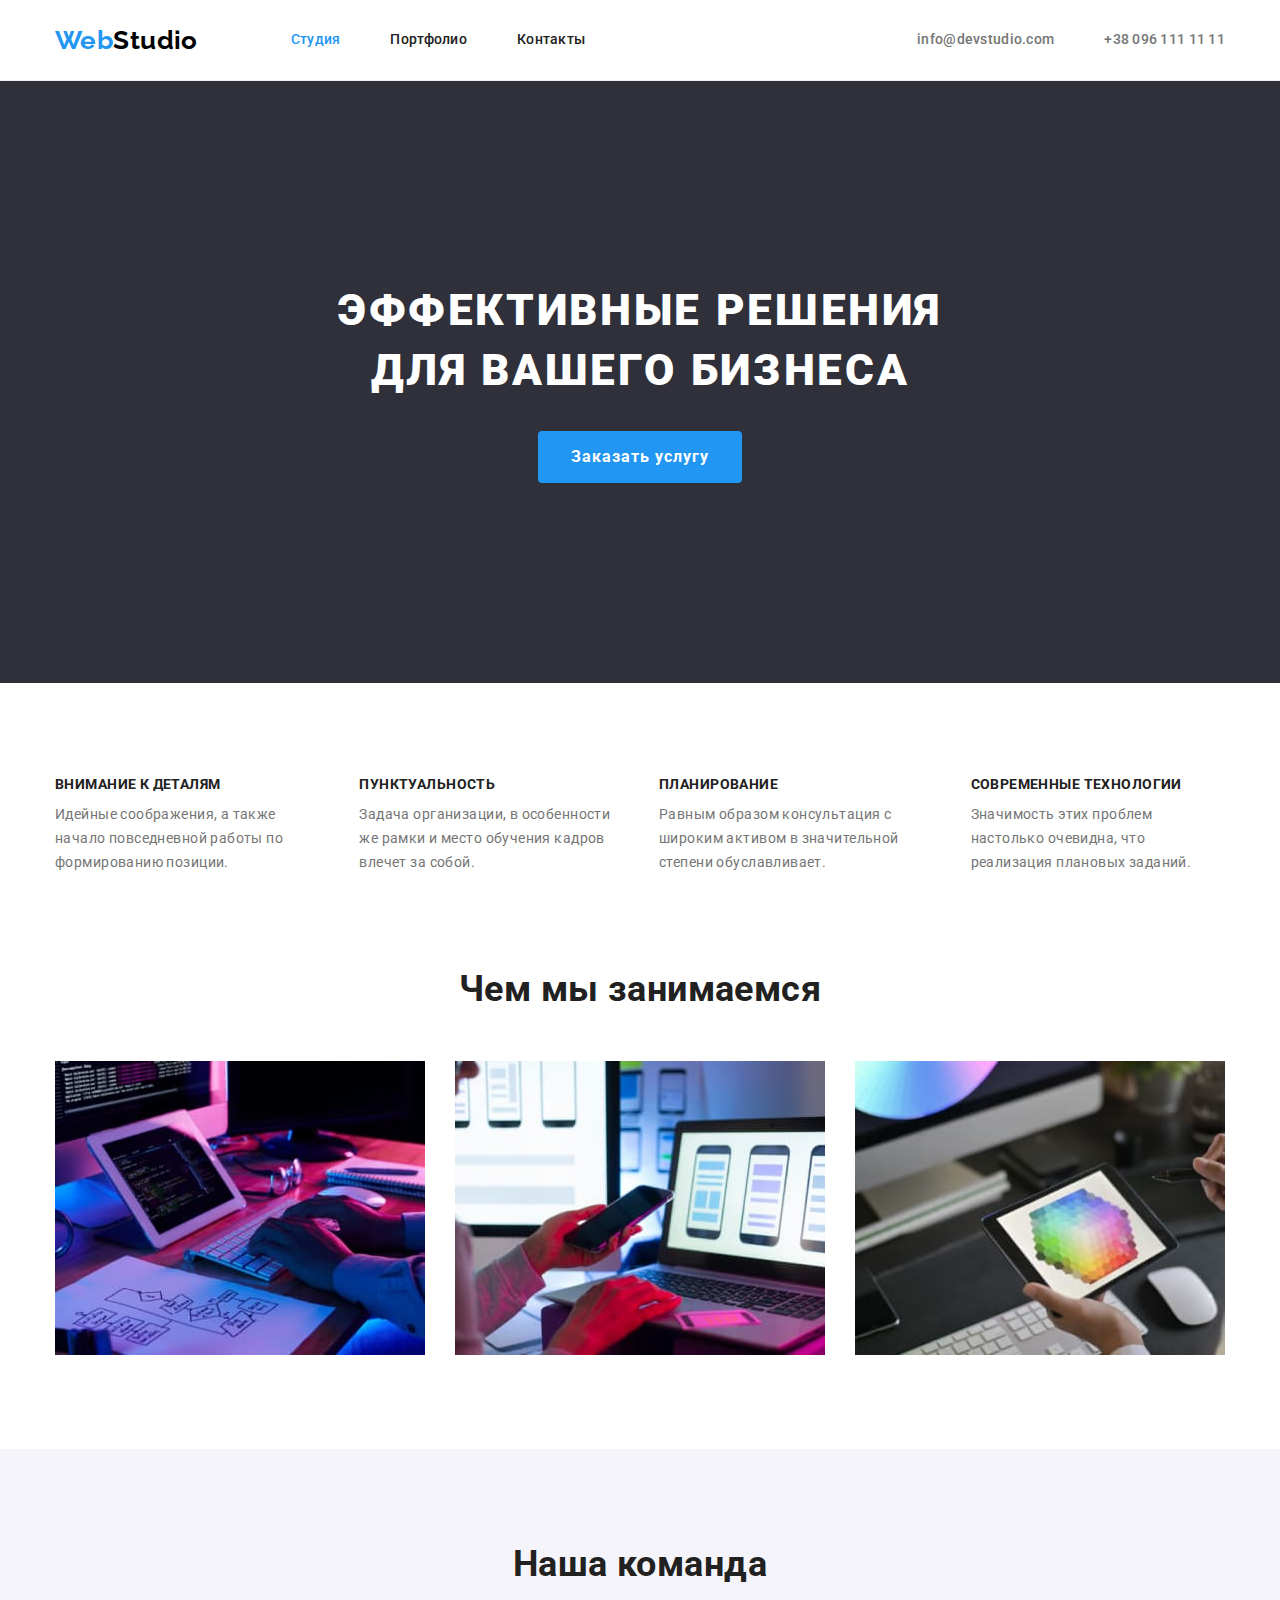
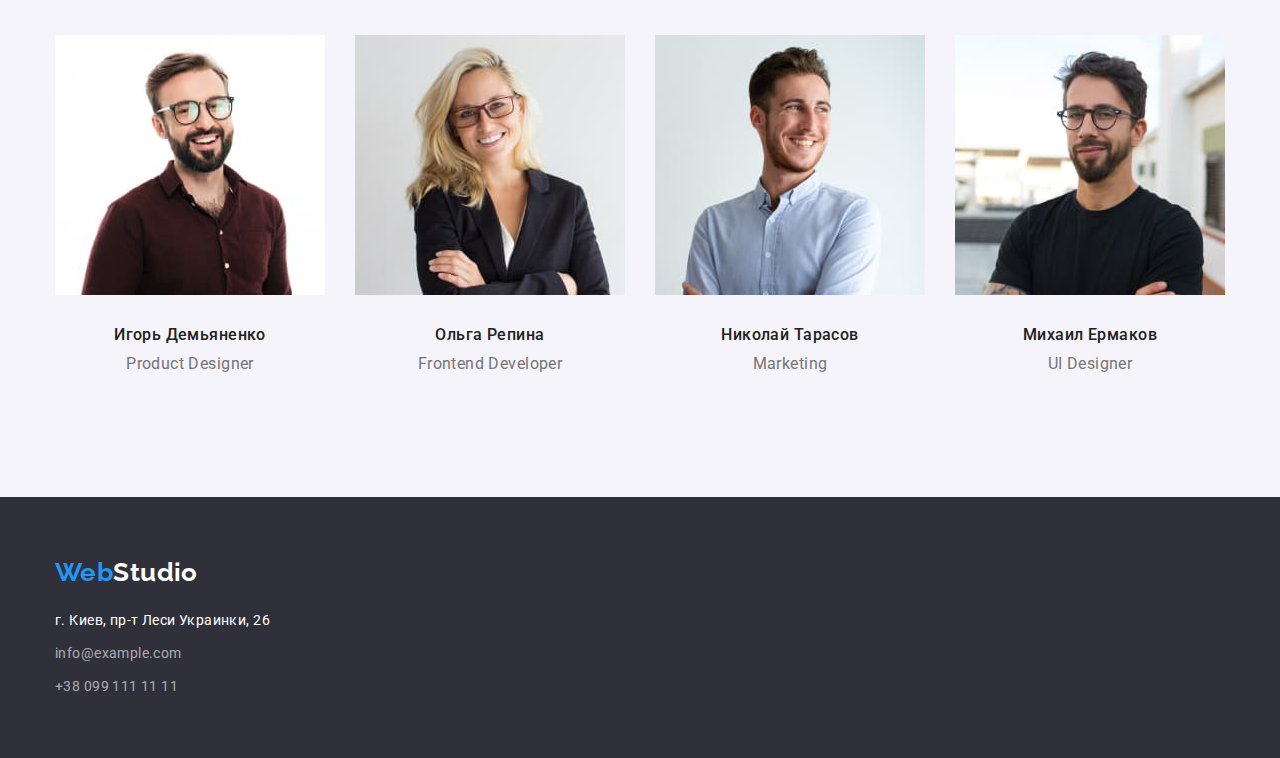
==== commit 59b1c865: "Correction mistakes" ====
--- a/index.html
+++ b/index.html
@@ -134,8 +134,10 @@
                 alt="Фото сотрудника команды"
                 width="270"
               />
-              <h3 class="description-title">Игорь Демьяненко</h3>
-              <p class="description">Product Designer</p>
+              <div class="team-list-item-container">
+                <h3 class="description-title">Игорь Демьяненко</h3>
+                <p class="description">Product Designer</p>
+              </div>
             </li>
             <li class="team-list-item">
               <img
@@ -144,8 +146,10 @@
                 alt="Фото сотрудника команды"
                 width="270"
               />
-              <h3 class="description-title">Ольга Репина</h3>
-              <p class="description">Frontend Developer</p>
+              <div class="team-list-item-container">
+                <h3 class="description-title">Ольга Репина</h3>
+                <p class="description">Frontend Developer</p>
+              </div>
             </li>
             <li class="team-list-item">
               <img
@@ -154,8 +158,10 @@
                 alt="Фото сотрудника команды"
                 width="270"
               />
-              <h3 class="description-title">Николай Тарасов</h3>
-              <p class="description">Marketing</p>
+              <div class="team-list-item-container">
+                <h3 class="description-title">Николай Тарасов</h3>
+                <p class="description">Marketing</p>
+              </div>
             </li>
             <li class="team-list-item">
               <img
@@ -164,8 +170,10 @@
                 alt="Фото сотрудника команды"
                 width="270"
               />
-              <h3 class="description-title">Михаил Ермаков</h3>
-              <p class="description">UI Designer</p>
+              <div class="team-list-item-container">
+                <h3 class="description-title">Михаил Ермаков</h3>
+                <p class="description">UI Designer</p>
+              </div>
             </li>
           </ul>
         </div>
--- a/css/styles.css
+++ b/css/styles.css
@@ -7,7 +7,8 @@
   --accent-color: #2196f3;
   --logo-black-color: #000;
   --footer-text-color: rgba(255, 255, 255, 0.6);
-  --header-border-color: #ececec;
+  --header-border-color: rgba(236, 236, 236, 1);
+  --portfolio-border-color: rgba(238, 238, 238, 1);
 }
 
 body {
@@ -47,7 +48,6 @@
   margin-left: auto;
   padding-left: 15px;
   padding-right: 15px;
-  outline: 1px solid tomato;
 }
 .section {
   padding-top: 94px;
@@ -144,7 +144,7 @@
 }
 .hero-button {
   padding: 10px 32px;
-  border: 1px solid var(--accent-color);
+  border: 1px solid transparent;
   border-radius: 4px;
   min-width: 200px;
 
@@ -222,12 +222,13 @@
 
 .team-list .description-title,
 .team-list .description {
+  margin-top: 0;
   margin-bottom: 0;
   font-size: 16px;
   line-height: 1.19;
 }
 .team-list .description-title {
-  margin-top: 30px;
+  margin-bottom: 10px;
   font-weight: 500;
 }
 .team-list .list {
@@ -235,12 +236,15 @@
 }
 
 .team-list-item {
-  padding-bottom: 30px;
   width: calc((100%-90px) / 4);
   text-align: center;
 }
 .team-list-item:not(:last-child) {
   margin-right: 30px;
+}
+.team-list-item-container {
+  padding-top: 30px;
+  padding-bottom: 30px;
 }
 
 /* FOOTER */
@@ -250,7 +254,7 @@
   background-color: var(--third-background-color);
 }
 .address {
-  padding-top: 20px;
+  margin-top: 20px;
   font-style: normal;
 }
 .address p {
@@ -266,33 +270,63 @@
 }
 
 /* PORTFOLIO */
-.button-list{
-  display:flex;
+.button-list {
+  display: flex;
+  justify-content: center;
+  margin-bottom: 50px;
 }
 .portfolio-button {
+  padding: 6px 22px;
+  border-radius: 4px;
+  border: 1px solid transparent;
+
   font-family: inherit;
   font-weight: 500;
   font-size: 16px;
   line-height: 1.6;
   letter-spacing: 0.03em;
+
   color: var(--title-text-color);
   background-color: var(--secondary-background-color);
   cursor: pointer;
 }
+.button-list-item:not(:last-child) {
+  margin-right: 8px;
+}
 
 .portfolio-button:hover,
 .portfolio-button:focus {
   color: var(--primary-white-color);
   background-color: var(--accent-color);
 }
-.work-list .description-title {
+.examples-list .description-title {
+  margin-top: 0;
+  margin-bottom: 4px;
+
   font-weight: 700;
   font-size: 18px;
   line-height: 2;
   letter-spacing: 0.06em;
 }
-.work-list .description {
+.examples-list .description {
+  margin-top: 0;
+  margin-bottom: 0;
+
   font-size: 16px;
   line-height: 1.88;
   color: var(--primary-text-color);
 }
+.examples-list {
+  display: flex;
+  flex-wrap: wrap;
+  margin-right: -30px;
+  margin-top: -30px;
+}
+.examples-list-container {
+  padding: 20px 24px;
+  border: 1px solid var(--portfolio-border-color);
+}
+.examples-list-item {
+  margin-right: 30px;
+  margin-top: 30px;
+}
